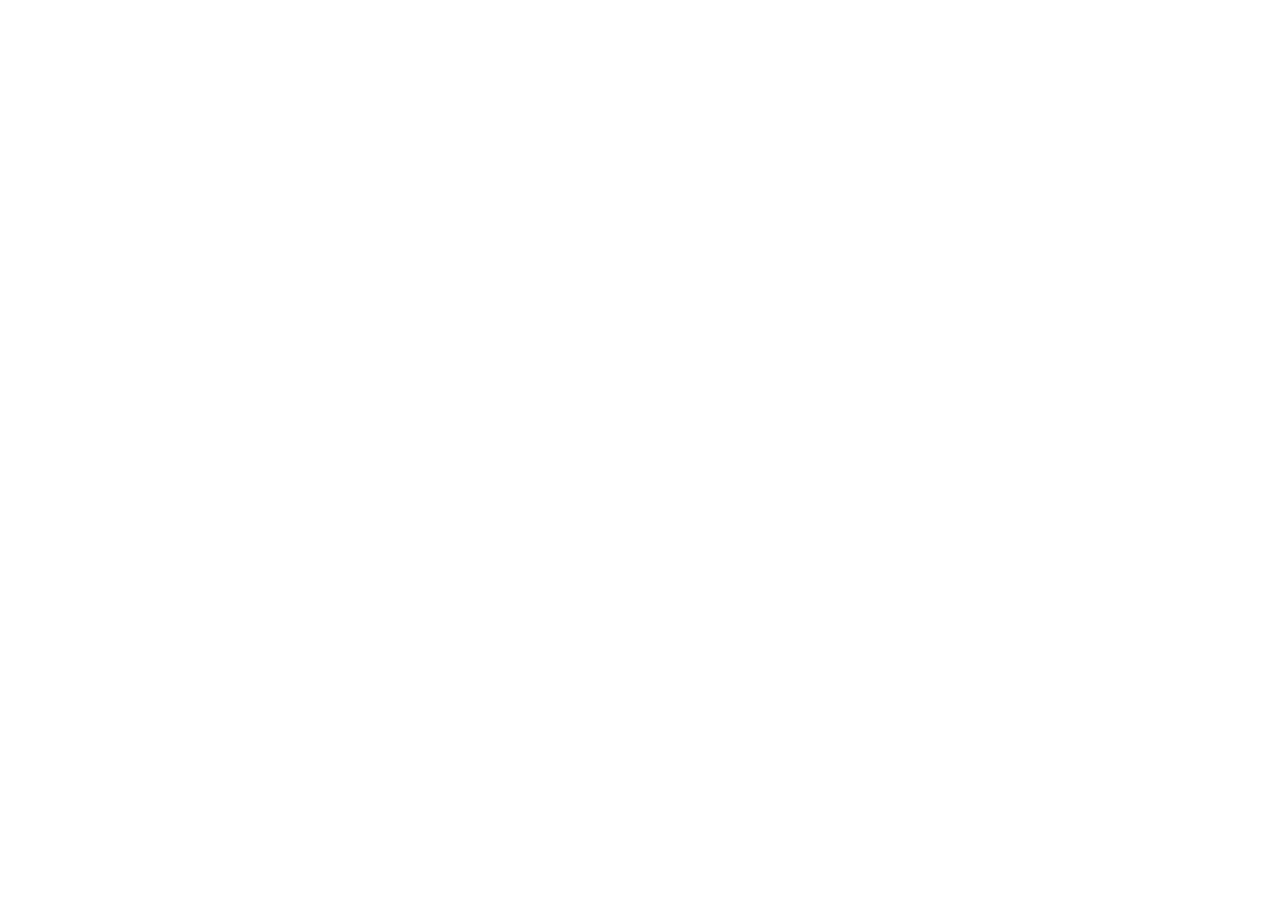
==== public/index.html @ 6cb75cde "Initial commit" ====
<!DOCTYPE html>
<html lang="en">
<head>
    <meta charset="UTF-8">
    <meta name="viewport" content="width=device-width, initial-scale=1.0">
    <title>Document</title>
    <link rel="stylesheet" href="style.css">
</head>
<body>
    
</body>
</html>
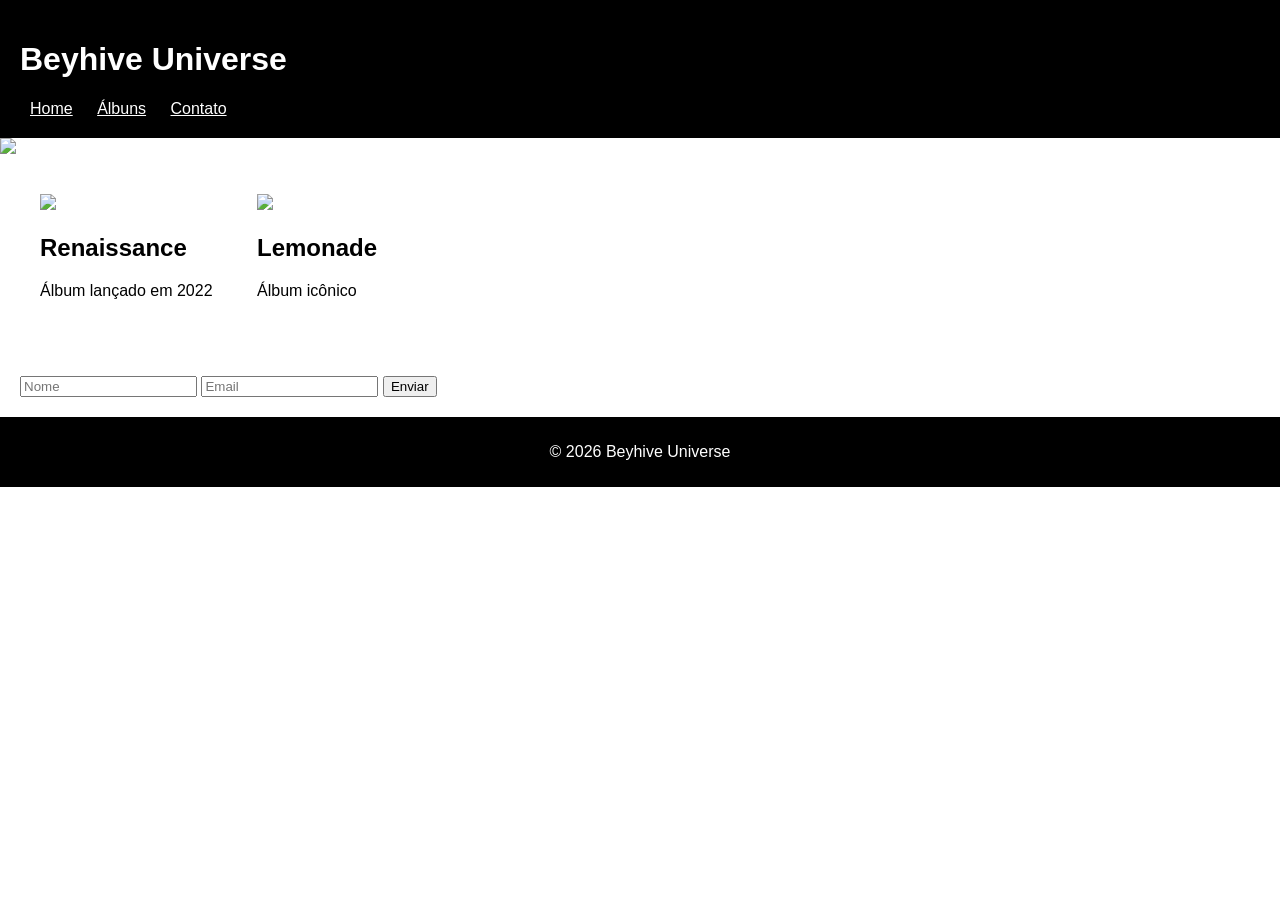
==== commit 58df801a: "estrutura inicial" ====
--- a/public/index.html
+++ b/public/index.html
@@ -1,12 +1,59 @@
 <!DOCTYPE html>
-<html lang="en">
+<html lang="pt-br">
 <head>
     <meta charset="UTF-8">
-    <meta name="viewport" content="width=device-width, initial-scale=1.0">
-    <title>Document</title>
+    <title>Beyhive Universe</title>
     <link rel="stylesheet" href="style.css">
 </head>
 <body>
-    
+
+<header class="header">
+    <h1>Beyhive Universe</h1>
+
+    <nav class="menu">
+        <a href="#">Home</a>
+        <a href="#">Álbuns</a>
+        <a href="#">Contato</a>
+    </nav>
+</header>
+
+<main>
+
+    <section class="banner">
+        <img src="https://picsum.photos/800/300">
+    </section>
+
+    <section class="albums">
+
+        <article class="card">
+            <img src="https://picsum.photos/200">
+            <h2>Renaissance</h2>
+            <p>Álbum lançado em 2022</p>
+        </article>
+
+        <article class="card">
+            <img src="https://picsum.photos/200">
+            <h2>Lemonade</h2>
+            <p>Álbum icônico</p>
+        </article>
+
+    </section>
+
+    <section class="formulario">
+
+        <form>
+            <input type="text" placeholder="Nome">
+            <input type="email" placeholder="Email">
+            <button>Enviar</button>
+        </form>
+
+    </section>
+
+</main>
+
+<footer class="footer">
+    <p>© 2026 Beyhive Universe</p>
+</footer>
+
 </body>
-</html>
+</html>
--- a/public/style.css
+++ b/public/style.css
@@ -0,0 +1,50 @@
+body {
+    margin: 0;
+    font-family: Arial;
+}
+
+/* HEADER */
+.header {
+    background: black;
+    color: white;
+    padding: 20px;
+    position: sticky;
+    top: 0;
+}
+
+/* MENU */
+.menu a {
+    color: white;
+    margin: 10px;
+}
+
+/* BANNER */
+.banner img {
+    width: 100%;
+    display: block;
+}
+
+/* ALBUMS */
+.albums {
+    padding: 20px;
+}
+
+/* COMBINAÇÃO DE SELETORES */
+.albums .card {
+    display: inline-block;
+    margin: 10px;
+    padding: 10px;
+}
+
+/* FORM */
+.formulario {
+    padding: 20px;
+}
+
+/* FOOTER */
+.footer {
+    background: black;
+    color: white;
+    text-align: center;
+    padding: 10px;
+}
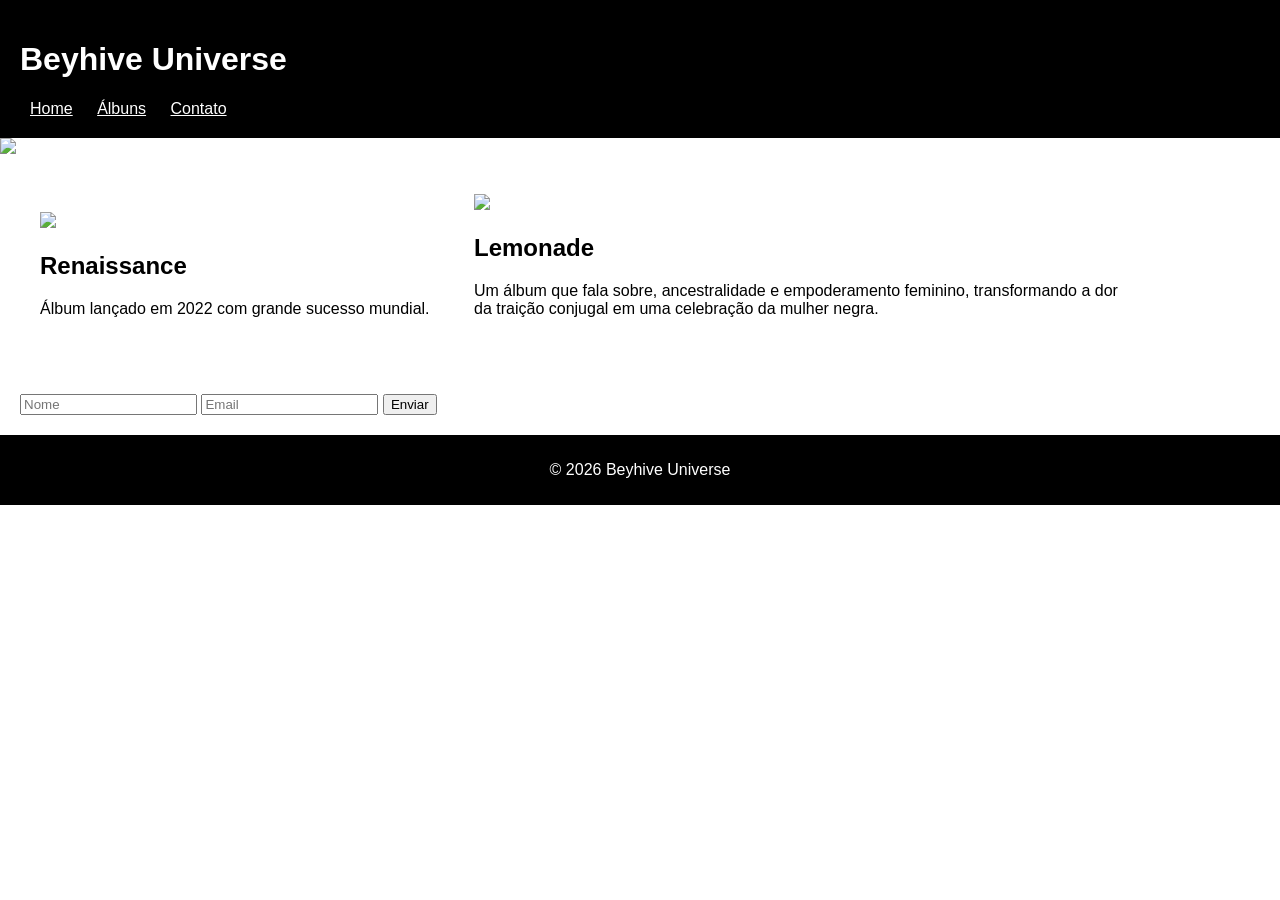
==== commit eb7aaff4: "melhorando descrição dos álbuns" ====
--- a/public/index.html
+++ b/public/index.html
@@ -2,7 +2,7 @@
 <html lang="pt-br">
 <head>
     <meta charset="UTF-8">
-    <title>Beyhive Universe</title>
+    <title>Bem vindo ao Beyhive Universe!</title>
     <link rel="stylesheet" href="style.css">
 </head>
 <body>
@@ -28,13 +28,13 @@
         <article class="card">
             <img src="https://picsum.photos/200">
             <h2>Renaissance</h2>
-            <p>Álbum lançado em 2022</p>
+            <p>Álbum lançado em 2022 com grande sucesso mundial.</p>
         </article>
 
         <article class="card">
             <img src="https://picsum.photos/200">
             <h2>Lemonade</h2>
-            <p>Álbum icônico</p>
+            <p>Um álbum que fala sobre, ancestralidade e empoderamento feminino, transformando a dor <br> da traição conjugal em uma celebração da mulher negra. </p>
         </article>
 
     </section>
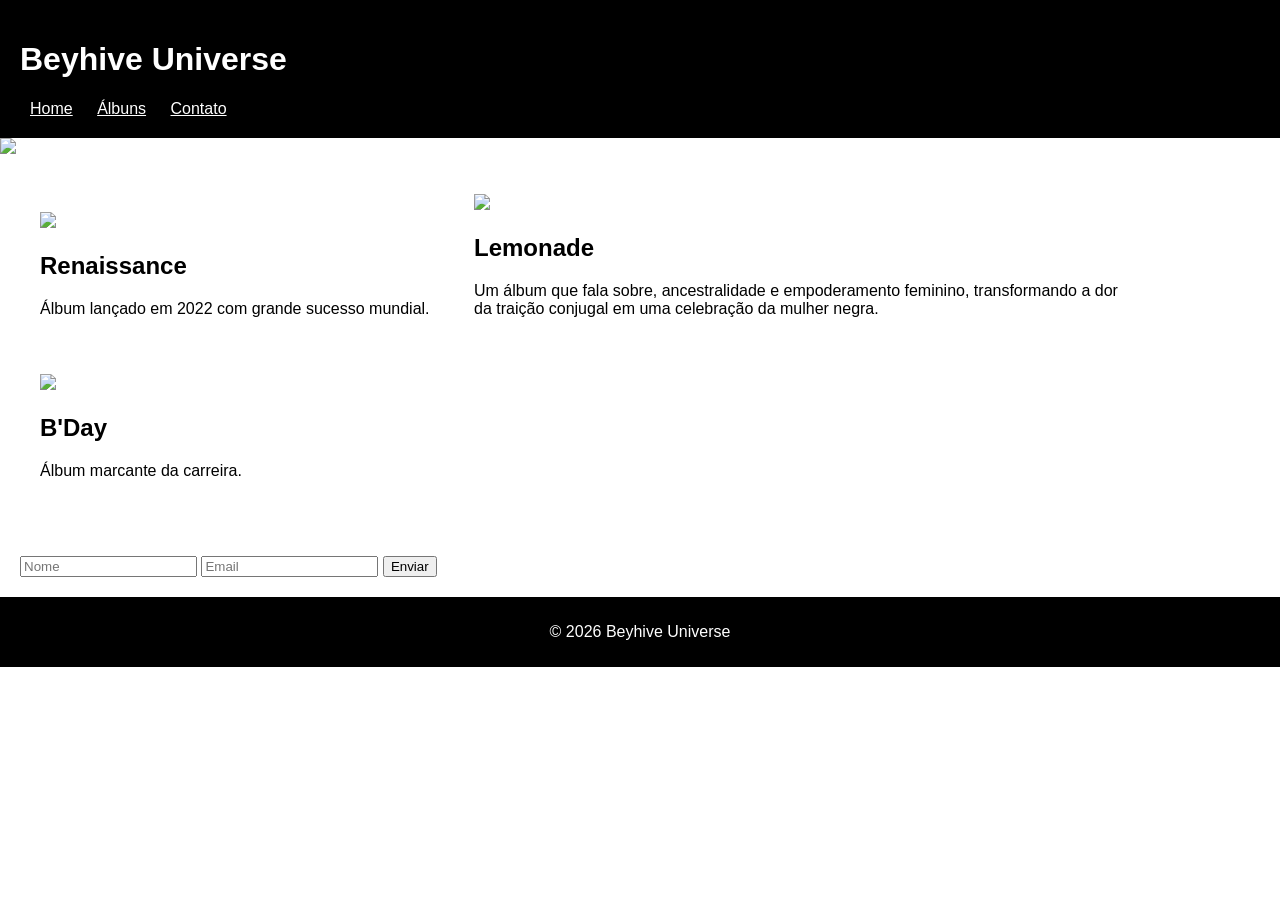
==== commit 29fb3d21: "adicionando novo álbum" ====
--- a/public/index.html
+++ b/public/index.html
@@ -36,6 +36,11 @@
             <h2>Lemonade</h2>
             <p>Um álbum que fala sobre, ancestralidade e empoderamento feminino, transformando a dor <br> da traição conjugal em uma celebração da mulher negra. </p>
         </article>
+        <article class="card">
+    <img src="https://picsum.photos/200">
+    <h2>B'Day</h2>
+    <p>Álbum marcante da carreira.</p>
+</article>
 
     </section>
 
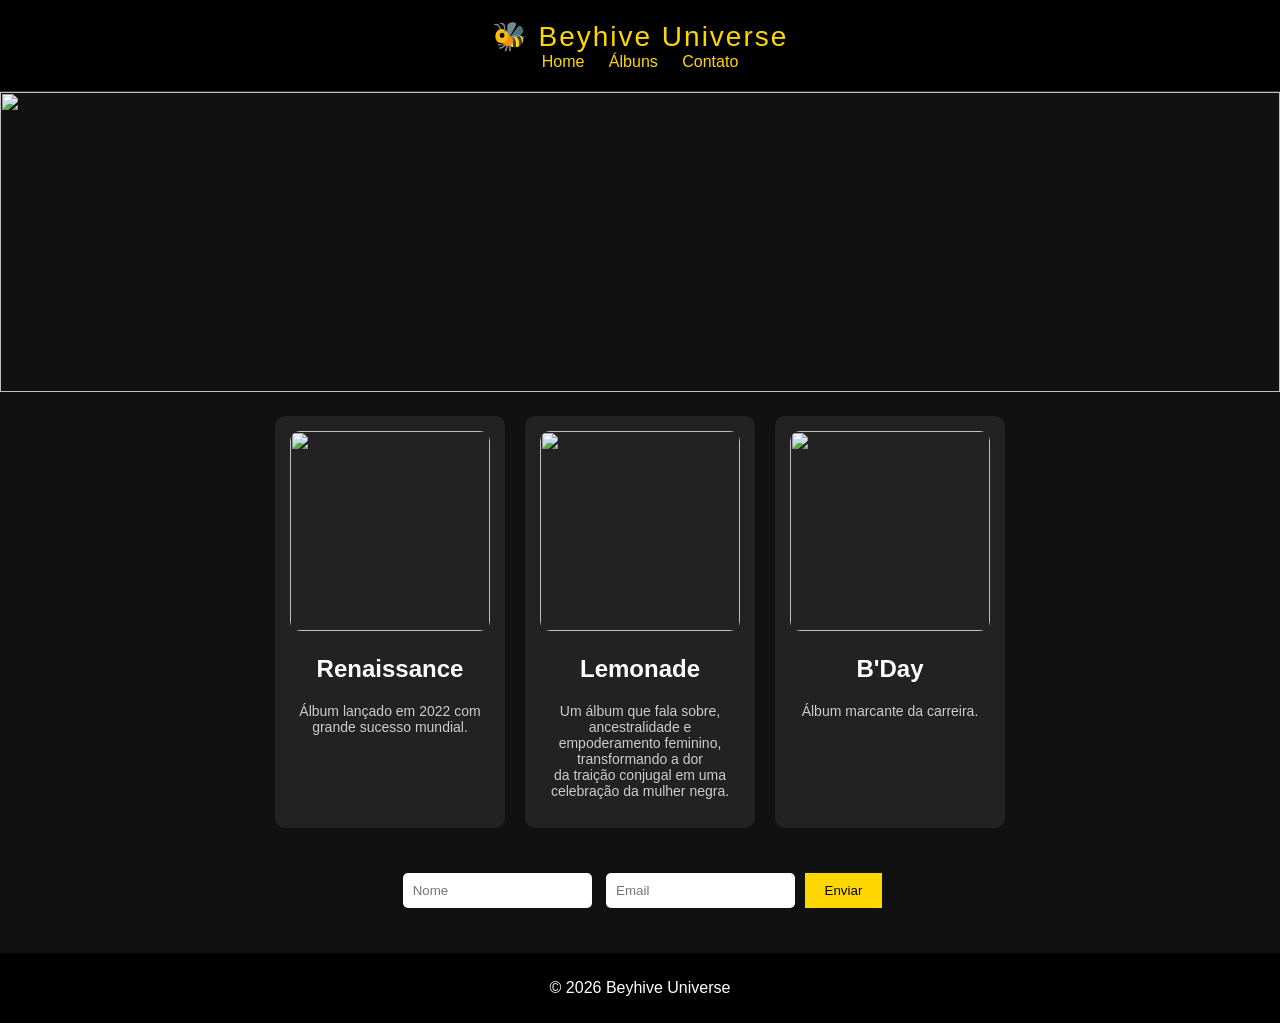
==== commit d2a7be4f: "melhorando estilo do titulo" ====
--- a/public/index.html
+++ b/public/index.html
@@ -4,11 +4,12 @@
     <meta charset="UTF-8">
     <title>Bem vindo ao Beyhive Universe!</title>
     <link rel="stylesheet" href="style.css">
+    <link href="https://fonts.googleapis.com/css2?family=Poppins:wght@300;400;600&display=swap" rel="stylesheet">
 </head>
 <body>
 
 <header class="header">
-    <h1>Beyhive Universe</h1>
+    <h1>🐝 Beyhive Universe</h1>
 
     <nav class="menu">
         <a href="#">Home</a>
@@ -37,7 +38,8 @@
             <p>Um álbum que fala sobre, ancestralidade e empoderamento feminino, transformando a dor <br> da traição conjugal em uma celebração da mulher negra. </p>
         </article>
         <article class="card">
-    <img src="https://picsum.photos/200">
+    
+    <img src="https://picsum.photos/1200/400">
     <h2>B'Day</h2>
     <p>Álbum marcante da carreira.</p>
 </article>
--- a/public/style.css
+++ b/public/style.css
@@ -1,50 +1,113 @@
 body {
     margin: 0;
-    font-family: Arial;
+    font-family: Arial, sans-serif;
+    background-color: #111;
+    color: white;
 }
 
 /* HEADER */
 .header {
     background: black;
-    color: white;
+    color: gold;
     padding: 20px;
-    position: sticky;
-    top: 0;
+    text-align: center;
+     border-bottom: 1px solid #333;
 }
 
-/* MENU */
+.header h1 {
+    font-size: 28px;
+    font-weight: 300;
+    letter-spacing: 2px;
+    color: gold;
+    margin: 0;
+}
 .menu a {
+    color: gold;
+    margin: 10px;
+    text-decoration: none;
+}
+
+.menu a:hover {
     color: white;
-    margin: 10px;
 }
 
 /* BANNER */
 .banner img {
     width: 100%;
-    display: block;
+    height: 300px;
+    object-fit: cover;
+}
+
+/* TÍTULO */
+h2 {
+    text-align: center;
+    margin-top: 20px;
 }
 
 /* ALBUMS */
 .albums {
+    display: flex;
+    justify-content: center;
+    gap: 20px;
     padding: 20px;
 }
 
-/* COMBINAÇÃO DE SELETORES */
 .albums .card {
-    display: inline-block;
-    margin: 10px;
-    padding: 10px;
+    background: #222;
+    padding: 15px;
+    border-radius: 10px;
+    text-align: center;
+    width: 200px;
+    transition: 0.3s;
+}
+
+.albums .card:hover {
+    transform: scale(1.05);
+}
+
+.card img {
+    width: 100%;
+    border-radius: 10px;
 }
 
 /* FORM */
 .formulario {
+    text-align: center;
     padding: 20px;
+}
+
+input {
+    padding: 10px;
+    margin: 5px;
+    border-radius: 5px;
+    border: none;
+}
+
+button {
+    padding: 10px 20px;
+    background: gold;
+    border: none;
+    cursor: pointer;
+}
+
+button:hover {
+    background: white;
 }
 
 /* FOOTER */
 .footer {
     background: black;
-    color: white;
     text-align: center;
     padding: 10px;
+    margin-top: 20px;
+}
+.card img {
+    width: 100%;
+    height: 200px;
+    object-fit: cover;
+}
+.card p {
+    font-weight: 300;
+    color: #ccc;
+    font-size: 14px;
 }
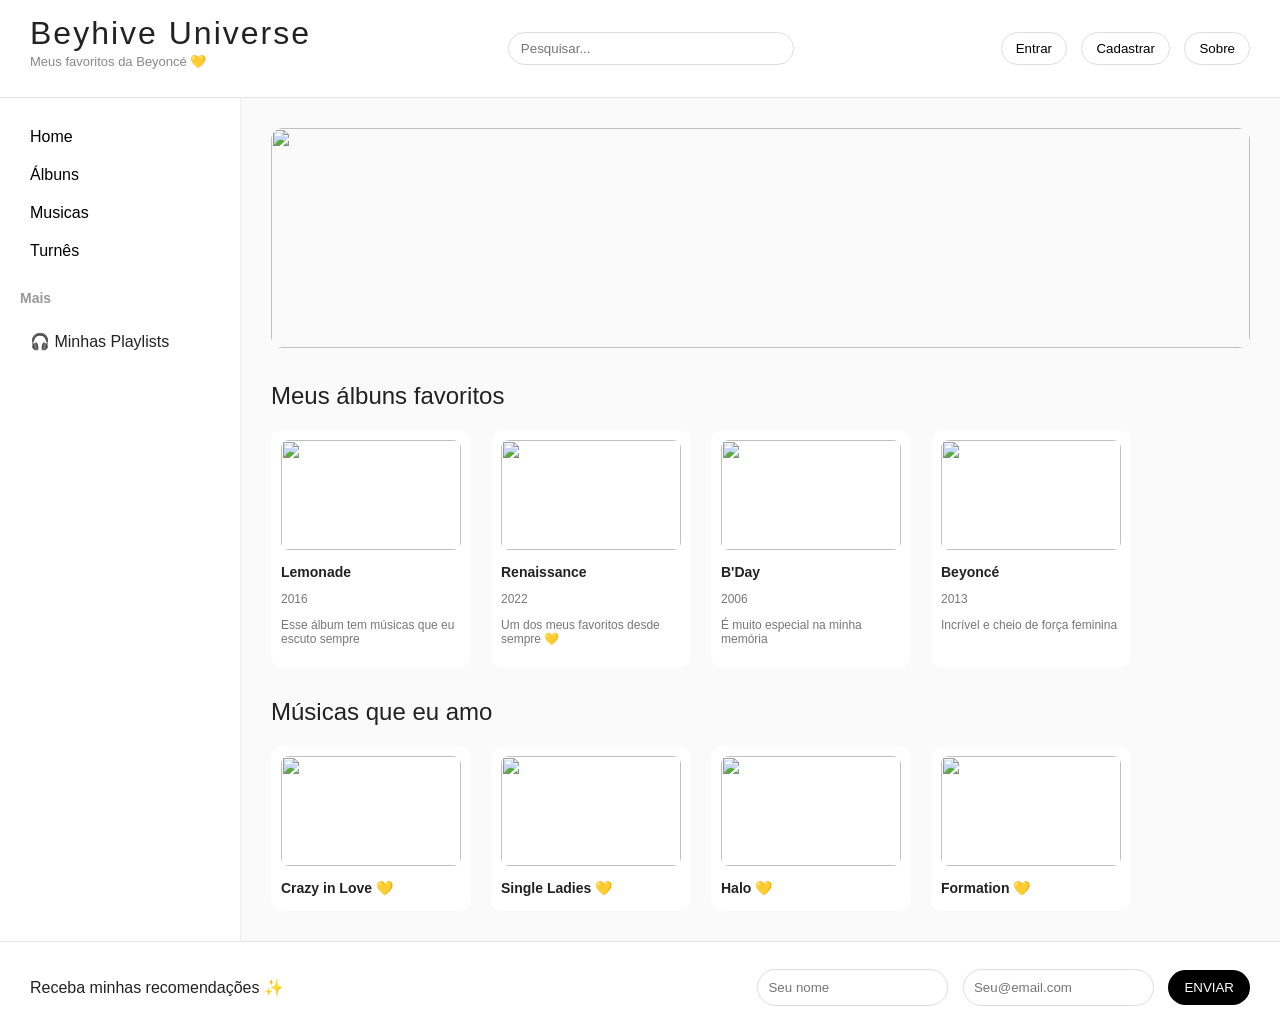
==== commit fcdf6db1: "substituindo wireframe corretamente" ====
--- a/public/index.html
+++ b/public/index.html
@@ -2,64 +2,123 @@
 <html lang="pt-br">
 <head>
     <meta charset="UTF-8">
-    <title>Bem vindo ao Beyhive Universe!</title>
+    <title>Beyhive Universe</title>
     <link rel="stylesheet" href="style.css">
-    <link href="https://fonts.googleapis.com/css2?family=Poppins:wght@300;400;600&display=swap" rel="stylesheet">
 </head>
 <body>
 
-<header class="header">
-    <h1>🐝 Beyhive Universe</h1>
+<header class="topo">
+    <div>
+        <h1>Beyhive Universe</h1>
+        <p class="subtitulo">Meus favoritos da Beyoncé 💛</p>
+    </div>
 
-    <nav class="menu">
-        <a href="#">Home</a>
-        <a href="#">Álbuns</a>
-        <a href="#">Contato</a>
-    </nav>
+    <input type="text" placeholder="Pesquisar..." class="pesquisa">
+
+    <div class="botoes">
+        <button>Entrar</button>
+        <button>Cadastrar</button>
+        <button>Sobre</button>
+    </div>
 </header>
 
-<main>
+<div class="container">
 
-    <section class="banner">
-        <img src="https://picsum.photos/800/300">
-    </section>
+    <!-- MENU -->
+    <nav class="sidebar">
+        <a href="#"> Home</a>
+        <a href="#"> Álbuns</a>
+        <a href="#"> Musicas</a>
+        <a href="#"> Turnês</a>
 
-    <section class="albums">
+        <h3>Mais</h3>
+        <p>🎧 Minhas Playlists</p>
+    </nav>
 
-        <article class="card">
-            <img src="https://picsum.photos/200">
-            <h2>Renaissance</h2>
-            <p>Álbum lançado em 2022 com grande sucesso mundial.</p>
-        </article>
+    <main>
 
-        <article class="card">
-            <img src="https://picsum.photos/200">
-            <h2>Lemonade</h2>
-            <p>Um álbum que fala sobre, ancestralidade e empoderamento feminino, transformando a dor <br> da traição conjugal em uma celebração da mulher negra. </p>
-        </article>
-        <article class="card">
-    
-    <img src="https://picsum.photos/1200/400">
-    <h2>B'Day</h2>
-    <p>Álbum marcante da carreira.</p>
-</article>
+        <!-- BANNER -->
+        <section class="banner">
+            <img src="https://picsum.photos/id/1011/900/250">
+        </section>
 
-    </section>
+        <!-- ÁLBUNS -->
+        <section>
+            <h2>Meus álbuns favoritos</h2>
 
-    <section class="formulario">
+            <div class="cards">
 
-        <form>
-            <input type="text" placeholder="Nome">
-            <input type="email" placeholder="Email">
-            <button>Enviar</button>
-        </form>
+                <article class="card">
+                    <img src="https://picsum.photos/id/100/200">
+                    <h3>Lemonade</h3>
+                    <p>2016</p>
+                    <p>Esse álbum tem músicas que eu escuto sempre</p>
+                </article>
 
-    </section>
+                <article class="card">
+                    <img src="https://picsum.photos/id/101/200">
+                    <h3>Renaissance</h3>
+                    <p>2022</p>
+                    <p>Um dos meus favoritos desde sempre 💛</p>
+                </article>
 
-</main>
+                <article class="card">
+                    <img src="https://picsum.photos/id/102/200">
+                    <h3>B'Day</h3>
+                    <p>2006</p>
+                    <p>É muito especial na minha memória</p>
+                </article>
+
+                <article class="card">
+                    <img src="https://picsum.photos/id/103/200">
+                    <h3>Beyoncé</h3>
+                    <p>2013</p>
+                    <p>Incrível e cheio de força feminina</p>
+                </article>
+
+            </div>
+        </section>
+
+        <!-- MÚSICAS -->
+        <section>
+            <h2>Músicas que eu amo</h2>
+
+            <div class="cards">
+
+                <article class="card">
+                    <img src="https://picsum.photos/id/104/200">
+                    <h3>Crazy in Love 💛</h3>
+                </article>
+
+                <article class="card">
+                    <img src="https://picsum.photos/id/105/200">
+                    <h3>Single Ladies 💛</h3>
+                </article>
+
+                <article class="card">
+                    <img src="https://picsum.photos/id/106/200">
+                    <h3>Halo 💛</h3>
+                </article>
+
+                <article class="card">
+                    <img src="https://picsum.photos/id/107/200">
+                    <h3>Formation 💛</h3>
+                </article>
+
+            </div>
+        </section>
+
+    </main>
+</div>
 
 <footer class="footer">
-    <p>© 2026 Beyhive Universe</p>
+    <p>Receba minhas recomendações ✨</p>
+
+    <form>
+        <input type="text" placeholder="Seu nome">
+        <input type="email" placeholder="Seu@email.com">
+        <button>ENVIAR</button>
+    </form>
 </footer>
 
 </body>
--- a/public/style.css
+++ b/public/style.css
@@ -1,113 +1,183 @@
 body {
     margin: 0;
     font-family: Arial, sans-serif;
-    background-color: #111;
-    color: white;
+    background: #fafafa;
+    color: #222;
+}
+.topo {
+    position: sticky;
+    top: 0;
 }
 
 /* HEADER */
-.header {
-    background: black;
-    color: gold;
-    padding: 20px;
-    text-align: center;
-     border-bottom: 1px solid #333;
+.topo {
+    display: flex;
+    justify-content: space-between;
+    align-items: center;
+    padding: 15px 30px;
+    background: white;
+    border-bottom: 1px solid #e5e5e5;
 }
 
-.header h1 {
-    font-size: 28px;
+.topo h1 {
     font-weight: 300;
     letter-spacing: 2px;
-    color: gold;
     margin: 0;
 }
-.menu a {
-    color: gold;
-    margin: 10px;
-    text-decoration: none;
+
+.subtitulo {
+    font-size: 13px;
+    color: #888;
+    margin-top: 2px;
 }
 
-.menu a:hover {
-    color: white;
+.pesquisa {
+    width: 260px;
+    padding: 8px 12px;
+    border: 1px solid #ddd;
+    border-radius: 20px;
+    outline: none;
+}
+
+.botoes button {
+    margin-left: 10px;
+    padding: 8px 14px;
+    border-radius: 20px;
+    border: 1px solid #ddd;
+    background: white;
+    cursor: pointer;
+}
+
+.botoes button:hover {
+    background: #f2f2f2;
+}
+
+/* LAYOUT */
+.container {
+    display: flex;
+}
+.sidebar a {
+    display: block;
+    padding: 10px;
+    border-radius: 10px;
+    text-decoration: none;
+    color: black;
+}
+
+.sidebar a:hover {
+    background: #f5f5f5;
+}
+/* SIDEBAR */
+.sidebar {
+    width: 200px;
+    padding: 20px;
+    background: white;
+    border-right: 1px solid #eee;
+}
+
+.sidebar p {
+    padding: 10px;
+    border-radius: 10px;
+    cursor: pointer;
+}
+
+.sidebar p:hover {
+    background: #f5f5f5;
+}
+
+.sidebar h3 {
+    margin-top: 20px;
+    font-size: 14px;
+    color: #999;
+}
+
+/* MAIN */
+main {
+    flex: 1;
+    padding: 30px;
 }
 
 /* BANNER */
 .banner img {
     width: 100%;
-    height: 300px;
+    height: 220px;
     object-fit: cover;
+    border-radius: 12px;
 }
 
-/* TÍTULO */
+/* TÍTULOS */
 h2 {
-    text-align: center;
-    margin-top: 20px;
+    margin-top: 30px;
+    font-weight: 400;
 }
 
-/* ALBUMS */
-.albums {
+/* CARDS */
+.cards {
     display: flex;
-    justify-content: center;
     gap: 20px;
-    padding: 20px;
+    margin-top: 15px;
+    flex-wrap: wrap;
 }
 
-.albums .card {
-    background: #222;
-    padding: 15px;
-    border-radius: 10px;
-    text-align: center;
-    width: 200px;
-    transition: 0.3s;
+.card {
+    width: 180px;
+    background: white;
+    padding: 10px;
+    border-radius: 12px;
+    transition: 0.2s;
 }
 
-.albums .card:hover {
-    transform: scale(1.05);
+.card:hover {
+    transform: translateY(-3px);
 }
 
 .card img {
     width: 100%;
-    border-radius: 10px;
+    height: 110px;
+    object-fit: cover;
+    border-radius: 8px;
 }
 
-/* FORM */
-.formulario {
-    text-align: center;
-    padding: 20px;
+.card h3 {
+    font-size: 14px;
+    margin: 10px 0 5px;
 }
 
-input {
-    padding: 10px;
-    margin: 5px;
-    border-radius: 5px;
-    border: none;
-}
-
-button {
-    padding: 10px 20px;
-    background: gold;
-    border: none;
-    cursor: pointer;
-}
-
-button:hover {
-    background: white;
+.card p {
+    font-size: 12px;
+    color: #777;
 }
 
 /* FOOTER */
 .footer {
+    padding: 20px 30px;
+    background: white;
+    border-top: 1px solid #e5e5e5;
+    display: flex;
+    justify-content: space-between;
+    align-items: center;
+}
+
+.footer p {
+    font-weight: 400;
+}
+
+.footer input {
+    padding: 10px;
+    border-radius: 20px;
+    border: 1px solid #ddd;
+    margin-right: 10px;
+}
+
+.footer button {
+    padding: 10px 16px;
+    border-radius: 20px;
+    border: none;
     background: black;
-    text-align: center;
-    padding: 10px;
-    margin-top: 20px;
+    color: white;
+    cursor: pointer;
 }
-.card img {
-    width: 100%;
-    height: 200px;
-    object-fit: cover;
-}
-.card p {
-    font-weight: 300;
-    color: #ccc;
-    font-size: 14px;
+
+.footer button:hover {
+    background: #333;
 }
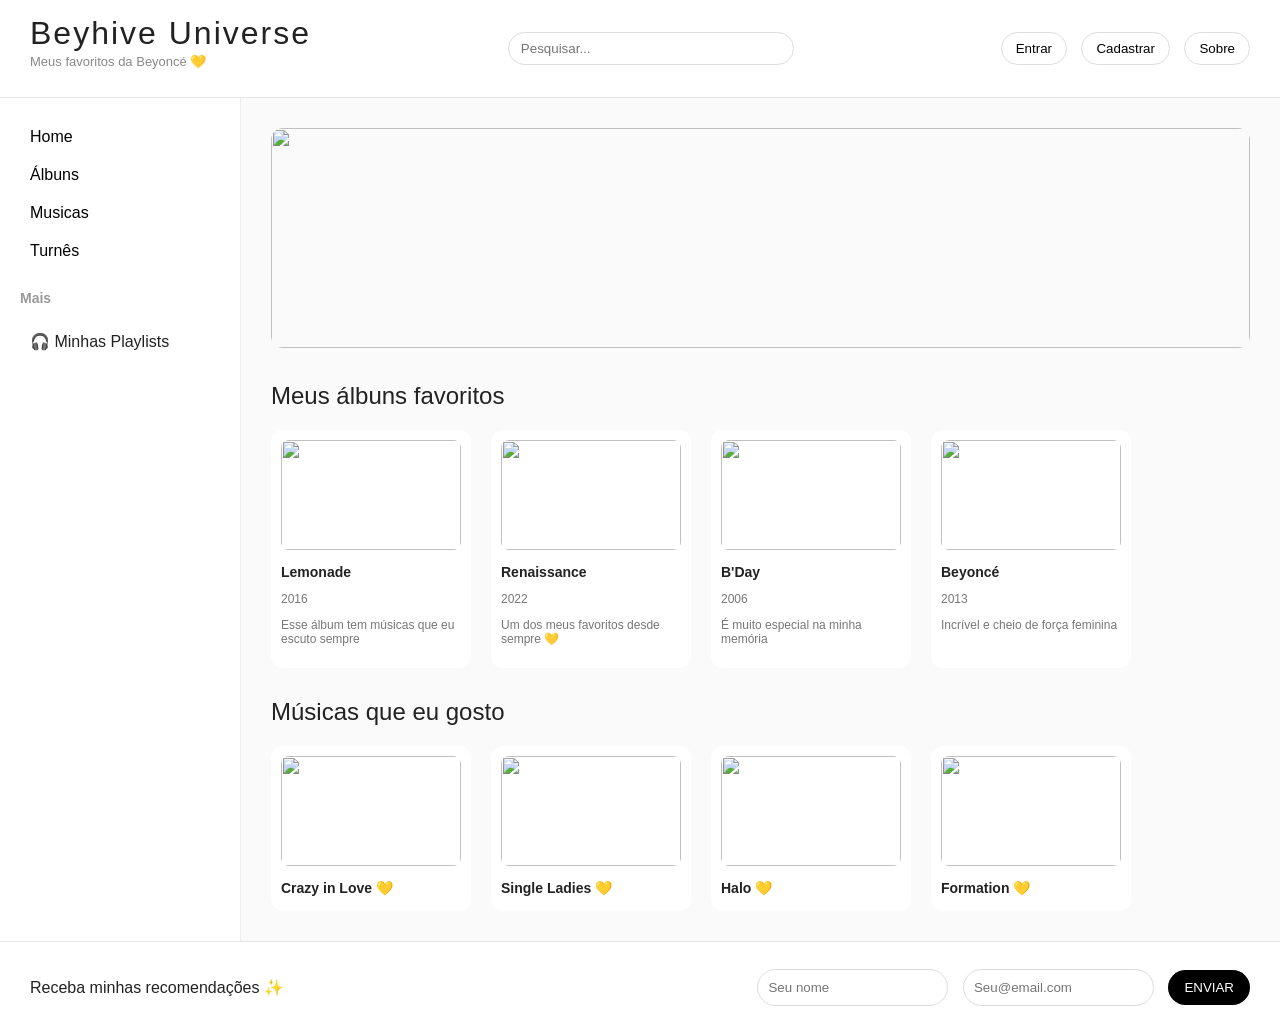
==== commit 277bb3d4: "pequenas alterações" ====
--- a/public/index.html
+++ b/public/index.html
@@ -37,12 +37,12 @@
 
     <main>
 
-        <!-- BANNER -->
+        
         <section class="banner">
             <img src="https://picsum.photos/id/1011/900/250">
         </section>
 
-        <!-- ÁLBUNS -->
+        
         <section>
             <h2>Meus álbuns favoritos</h2>
 
@@ -79,9 +79,9 @@
             </div>
         </section>
 
-        <!-- MÚSICAS -->
+        
         <section>
-            <h2>Músicas que eu amo</h2>
+            <h2>Músicas que eu gosto</h2>
 
             <div class="cards">
 
--- a/public/style.css
+++ b/public/style.css
@@ -9,7 +9,6 @@
     top: 0;
 }
 
-/* HEADER */
 .topo {
     display: flex;
     justify-content: space-between;
@@ -52,7 +51,7 @@
     background: #f2f2f2;
 }
 
-/* LAYOUT */
+
 .container {
     display: flex;
 }
@@ -91,13 +90,13 @@
     color: #999;
 }
 
-/* MAIN */
+
 main {
     flex: 1;
     padding: 30px;
 }
 
-/* BANNER */
+
 .banner img {
     width: 100%;
     height: 220px;
@@ -105,13 +104,13 @@
     border-radius: 12px;
 }
 
-/* TÍTULOS */
+
 h2 {
     margin-top: 30px;
     font-weight: 400;
 }
 
-/* CARDS */
+
 .cards {
     display: flex;
     gap: 20px;
@@ -148,7 +147,7 @@
     color: #777;
 }
 
-/* FOOTER */
+
 .footer {
     padding: 20px 30px;
     background: white;
